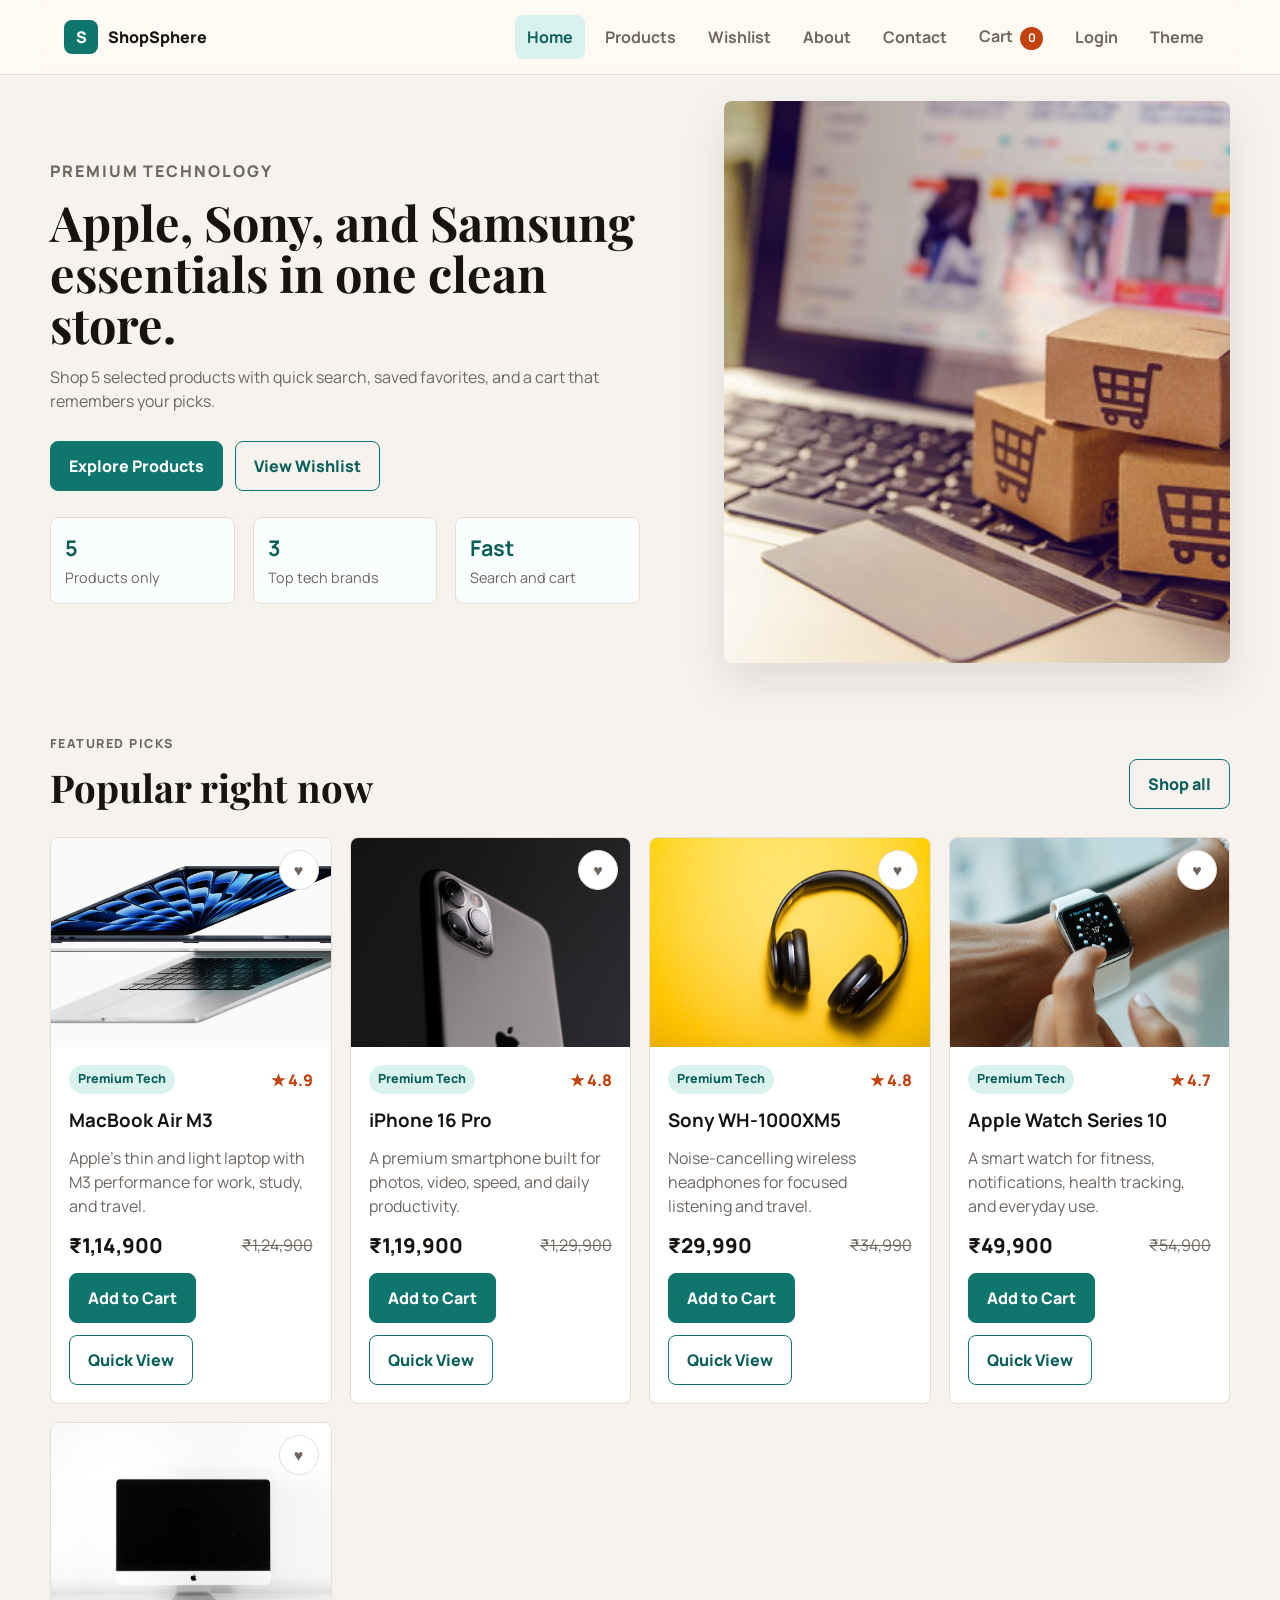
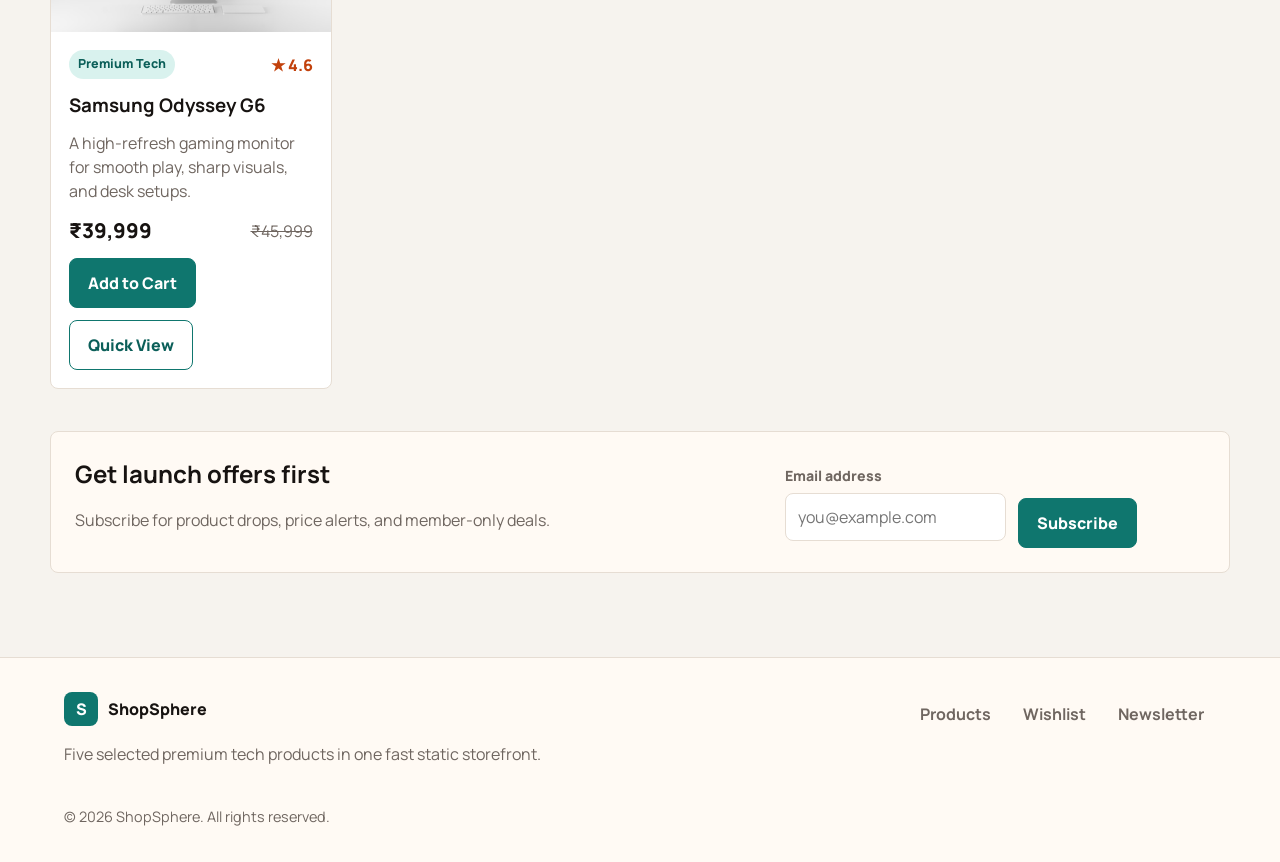
==== index.html @ c48ad27b "Initial ShopSphere deployment" ====
<!DOCTYPE html>
<html lang="en">
<head>
    <meta charset="UTF-8">
    <meta name="viewport" content="width=device-width, initial-scale=1.0">
    <title>ShopSphere | Premium Tech Store</title>
    <meta name="description" content="ShopSphere is a responsive tech shopping website with product search, wishlist, cart, login, and checkout flows.">
    <link rel="stylesheet" href="css/style.css">
</head>
<body>
    <header class="site-header">
        <a class="brand" href="#/" data-route="/">
            <span class="brand-mark">S</span>
            <span>ShopSphere</span>
        </a>

        <button class="menu-toggle" id="menuToggle" type="button" aria-label="Open menu" aria-expanded="false">
            <span></span>
            <span></span>
            <span></span>
        </button>

        <nav class="nav-panel" id="navPanel" aria-label="Main navigation">
            <a href="#/" data-route="/">Home</a>
            <a href="#/products" data-route="/products">Products</a>
            <a href="#/wishlist" data-route="/wishlist">Wishlist</a>
            <a href="#/about" data-route="/about">About</a>
            <a href="#/contact" data-route="/contact">Contact</a>
            <a class="cart-link" href="#/cart" data-route="/cart">Cart <span id="cartCount">0</span></a>
            <a class="auth-link" id="authLink" href="#/login" data-route="/login">Login</a>
            <button class="theme-toggle" id="themeToggle" type="button" aria-label="Toggle theme">Theme</button>
        </nav>
    </header>

    <main id="main" tabindex="-1"></main>

    <footer class="footer">
        <div>
            <a class="brand footer-brand" href="#/">
                <span class="brand-mark">S</span>
                <span>ShopSphere</span>
            </a>
            <p>Five selected premium tech products in one fast static storefront.</p>
        </div>
        <div class="footer-links">
            <a href="#/products">Products</a>
            <a href="#/wishlist">Wishlist</a>
            <button id="footerNewsletter" type="button">Newsletter</button>
        </div>
        <p class="copyright">&copy; <span id="year"></span> ShopSphere. All rights reserved.</p>
    </footer>

    <button class="back-to-top" id="backToTop" type="button" aria-label="Back to top">Top</button>
    <div class="modal-root" id="modalRoot" aria-hidden="true"></div>
    <div class="toast-region" id="toastRegion" aria-live="polite" aria-atomic="true"></div>

    <script src="js/app.js"></script>
</body>
</html>
---- css/style.css ----
@import url("https://fonts.googleapis.com/css2?family=Manrope:wght@400;500;600;700;800&family=Playfair+Display:wght@700&display=swap");

:root {
    color-scheme: light;
    --bg: #f6f3ee;
    --surface: #fffaf4;
    --surface-strong: #ffffff;
    --text: #171311;
    --muted: #6f6660;
    --line: #e6ddd3;
    --accent: #0f766e;
    --accent-dark: #0b5f59;
    --accent-soft: #d9f2ee;
    --warm: #c2410c;
    --shadow: 0 18px 45px rgba(23, 19, 17, 0.1);
    --radius: 8px;
}

body.dark {
    color-scheme: dark;
    --bg: #12100e;
    --surface: #1c1815;
    --surface-strong: #26211d;
    --text: #f6f3ee;
    --muted: #b9aea4;
    --line: #403832;
    --accent: #5eead4;
    --accent-dark: #2dd4bf;
    --accent-soft: rgba(94, 234, 212, 0.12);
    --warm: #fb923c;
    --shadow: 0 18px 45px rgba(0, 0, 0, 0.35);
}

* {
    box-sizing: border-box;
}

html {
    scroll-behavior: smooth;
}

body {
    margin: 0;
    min-width: 320px;
    background: var(--bg);
    color: var(--text);
    font-family: "Manrope", Arial, sans-serif;
    line-height: 1.5;
}

body.menu-open {
    overflow: hidden;
}

img {
    display: block;
    max-width: 100%;
}

a {
    color: inherit;
}

button,
input,
select,
textarea {
    font: inherit;
}

button {
    cursor: pointer;
}

.site-header {
    position: sticky;
    top: 0;
    z-index: 50;
    display: flex;
    align-items: center;
    justify-content: space-between;
    gap: 24px;
    padding: 14px clamp(18px, 5vw, 72px);
    background: color-mix(in srgb, var(--surface) 92%, transparent);
    border-bottom: 1px solid var(--line);
    backdrop-filter: blur(18px);
}

.brand {
    display: inline-flex;
    align-items: center;
    gap: 10px;
    color: var(--text);
    font-weight: 800;
    text-decoration: none;
    letter-spacing: 0;
}

.brand-mark {
    display: grid;
    width: 34px;
    height: 34px;
    place-items: center;
    border-radius: 8px;
    background: var(--accent);
    color: var(--surface-strong);
}

.nav-panel {
    display: flex;
    align-items: center;
    gap: 8px;
}

.nav-panel a,
.theme-toggle,
.footer-links button {
    min-height: 40px;
    padding: 10px 12px;
    border: 0;
    border-radius: 8px;
    background: transparent;
    color: var(--muted);
    text-decoration: none;
    font-weight: 700;
}

.nav-panel a:hover,
.nav-panel a.active,
.theme-toggle:hover,
.footer-links button:hover {
    background: var(--accent-soft);
    color: var(--accent-dark);
}

.cart-link span {
    display: inline-grid;
    min-width: 23px;
    min-height: 23px;
    margin-left: 4px;
    place-items: center;
    border-radius: 999px;
    background: var(--warm);
    color: #fff;
    font-size: 12px;
}

.menu-toggle {
    display: none;
    width: 44px;
    height: 44px;
    border: 1px solid var(--line);
    border-radius: 8px;
    background: var(--surface-strong);
}

.menu-toggle span {
    display: block;
    width: 20px;
    height: 2px;
    margin: 5px auto;
    background: var(--text);
}

.page {
    width: min(1180px, calc(100% - 36px));
    margin: 0 auto;
    padding: 44px 0;
}

.hero {
    display: grid;
    grid-template-columns: minmax(0, 1fr) minmax(320px, 0.82fr);
    gap: clamp(24px, 5vw, 58px);
    align-items: center;
    min-height: calc(78vh - 70px);
    padding-top: 26px;
}

.hero h1,
.section-heading h1,
.section-heading h2 {
    max-width: 760px;
    margin: 0;
    font-family: "Playfair Display", Georgia, serif;
    font-size: clamp(2rem, 3.8vw, 4rem);
    line-height: 1.04;
    letter-spacing: 0;
}

.section-heading h1,
.section-heading h2 {
    font-size: clamp(1.7rem, 3vw, 2.8rem);
    line-height: 1.08;
}

.hero p,
.section-heading p,
.newsletter-band p,
.empty-state p,
.summary-card p,
.info-card p,
.product-body p {
    color: var(--muted);
}

.hero-copy > p {
    max-width: 590px;
    font-size: 1rem;
}

.eyebrow {
    margin: 0 0 14px;
    color: var(--accent-dark);
    font-size: 0.78rem;
    font-weight: 800;
    letter-spacing: 0.12em;
    text-transform: uppercase;
}

.hero-actions,
.form-actions,
.section-actions,
.card-actions,
.chip-row,
.filter-row {
    display: flex;
    flex-wrap: wrap;
    gap: 12px;
    align-items: center;
}

.hero-actions {
    margin-top: 28px;
}

.button {
    display: inline-flex;
    min-height: 46px;
    align-items: center;
    justify-content: center;
    gap: 8px;
    padding: 12px 18px;
    border: 1px solid var(--accent);
    border-radius: 8px;
    background: var(--accent);
    color: #fff;
    font-weight: 800;
    text-decoration: none;
    transition: transform 180ms ease, box-shadow 180ms ease, background 180ms ease;
}

.button:hover {
    transform: translateY(-2px);
    background: var(--accent-dark);
    box-shadow: 0 12px 26px rgba(15, 118, 110, 0.22);
}

.button-outline,
.button-secondary {
    background: transparent;
    color: var(--accent-dark);
}

.button-outline:hover,
.button-secondary:hover {
    background: var(--accent-soft);
    color: var(--accent-dark);
}

.text-button {
    border: 0;
    background: transparent;
    color: var(--accent-dark);
    font-weight: 800;
    text-decoration: underline;
    text-underline-offset: 4px;
}

.hero-media {
    position: relative;
    align-self: stretch;
    min-height: 430px;
}

.hero-media img {
    width: 100%;
    height: 100%;
    min-height: 430px;
    border-radius: 8px;
    object-fit: cover;
    box-shadow: var(--shadow);
}

.hero-offer {
    position: absolute;
    right: 22px;
    bottom: 22px;
    max-width: 310px;
    padding: 18px;
    border: 1px solid var(--line);
    border-radius: 8px;
    background: color-mix(in srgb, var(--surface-strong) 94%, transparent);
    box-shadow: var(--shadow);
}

.hero-offer strong,
.hero-offer span {
    display: block;
}

.stats-grid,
.category-grid,
.feature-grid,
.product-grid {
    display: grid;
    gap: 18px;
}

.stats-grid {
    grid-template-columns: repeat(3, minmax(0, 1fr));
    max-width: 590px;
    margin-top: 26px;
}

.stat-card,
.info-card,
.summary-card,
.auth-card,
.empty-state,
.newsletter-band,
.category-card,
.product-card,
.cart-item {
    border: 1px solid var(--line);
    border-radius: var(--radius);
    background: var(--surface-strong);
}

.stat-card {
    padding: 14px;
    background: color-mix(in srgb, var(--surface-strong) 86%, var(--accent-soft));
}

.stat-card strong {
    display: block;
    color: var(--accent-dark);
    font-size: 1.35rem;
}

.stat-card span {
    color: var(--muted);
    font-size: 0.9rem;
}

.section {
    padding-top: 28px;
}

.section-heading {
    display: flex;
    align-items: end;
    justify-content: space-between;
    gap: 24px;
    margin-bottom: 28px;
}

.category-grid {
    grid-template-columns: repeat(4, minmax(0, 1fr));
}

.category-card {
    position: relative;
    min-height: 180px;
    padding: 22px;
    overflow: hidden;
    text-align: left;
    transition: transform 180ms ease, box-shadow 180ms ease, border-color 180ms ease;
}

.category-card img {
    position: absolute;
    inset: 0;
    width: 100%;
    height: 100%;
    object-fit: cover;
}

.category-card::after {
    content: "";
    position: absolute;
    inset: 0;
    background: linear-gradient(180deg, rgba(0, 0, 0, 0.08), rgba(0, 0, 0, 0.62));
}

.category-card span {
    position: relative;
    z-index: 1;
    display: grid;
    gap: 6px;
    align-content: end;
    min-height: 101px;
    color: #fff;
}

.category-card:hover,
.product-card:hover,
.info-card:hover {
    transform: translateY(-4px);
    border-color: color-mix(in srgb, var(--accent) 45%, var(--line));
    box-shadow: var(--shadow);
}

.category-card h3,
.product-card h3,
.cart-item h3,
.summary-card h2,
.auth-card h2,
.info-card h3,
.empty-state h2,
.newsletter-band h2 {
    margin: 0;
}

.category-card p {
    margin: 10px 0 0;
    color: rgba(255, 255, 255, 0.82);
}

.product-grid {
    grid-template-columns: repeat(auto-fit, minmax(230px, 1fr));
}

.product-card {
    position: relative;
    overflow: hidden;
    transition: transform 180ms ease, box-shadow 180ms ease, border-color 180ms ease;
}

.product-image {
    aspect-ratio: 4 / 3;
    overflow: hidden;
    background: var(--accent-soft);
}

.product-image img {
    width: 100%;
    height: 100%;
    object-fit: cover;
    transition: transform 220ms ease;
}

.product-card:hover .product-image img {
    transform: scale(1.04);
}

.product-body {
    display: grid;
    gap: 12px;
    padding: 18px;
}

.product-body p {
    min-height: 48px;
    margin: 0;
}

.product-meta,
.price-row,
.summary-line,
.summary-total,
.cart-row {
    display: flex;
    align-items: center;
    justify-content: space-between;
    gap: 12px;
}

.badge,
.chip {
    display: inline-flex;
    align-items: center;
    min-height: 28px;
    padding: 5px 9px;
    border-radius: 999px;
    background: var(--accent-soft);
    color: var(--accent-dark);
    font-size: 0.78rem;
    font-weight: 800;
}

.rating {
    color: var(--warm);
    font-weight: 800;
}

.price {
    font-size: 1.28rem;
    font-weight: 800;
}

.old-price {
    color: var(--muted);
    text-decoration: line-through;
}

.icon-button {
    display: inline-grid;
    width: 40px;
    height: 40px;
    place-items: center;
    border: 1px solid var(--line);
    border-radius: 999px;
    background: var(--surface-strong);
    color: var(--muted);
    font-weight: 800;
}

.wishlist-btn {
    position: absolute;
    top: 12px;
    right: 12px;
    z-index: 2;
}

.wishlist-btn.active,
.wishlist-btn:hover {
    border-color: var(--warm);
    color: var(--warm);
}

.controls {
    display: grid;
    grid-template-columns: minmax(240px, 1fr) minmax(170px, 0.35fr) minmax(170px, 0.35fr);
    gap: 14px;
    margin-bottom: 18px;
    padding: 16px;
    border: 1px solid var(--line);
    border-radius: var(--radius);
    background: var(--surface);
}

.field {
    display: grid;
    gap: 7px;
}

.field label {
    color: var(--muted);
    font-size: 0.88rem;
    font-weight: 800;
}

.field input,
.field select,
.field textarea {
    width: 100%;
    min-height: 46px;
    padding: 11px 12px;
    border: 1px solid var(--line);
    border-radius: 8px;
    background: var(--surface-strong);
    color: var(--text);
    outline: 0;
}

.field textarea {
    min-height: 140px;
    resize: vertical;
}

.field input:focus,
.field select:focus,
.field textarea:focus {
    border-color: var(--accent);
    box-shadow: 0 0 0 3px var(--accent-soft);
}

.field input[aria-invalid="true"],
.field textarea[aria-invalid="true"] {
    border-color: #dc2626;
}

.field-error,
.message.error {
    color: #dc2626;
}

.filter-row {
    justify-content: space-between;
    margin-bottom: 18px;
}

.cart-layout,
.contact-layout {
    display: grid;
    grid-template-columns: minmax(0, 1fr) 360px;
    gap: 22px;
    align-items: start;
}

.cart-list {
    display: grid;
    gap: 14px;
}

.cart-item {
    display: grid;
    grid-template-columns: 112px minmax(0, 1fr) minmax(210px, auto);
    gap: 16px;
    align-items: center;
    padding: 14px;
}

.cart-item img {
    width: 112px;
    height: 112px;
    border-radius: 8px;
    object-fit: cover;
}

.quantity-control {
    display: inline-flex;
    align-items: center;
    gap: 8px;
    padding: 4px;
    border: 1px solid var(--line);
    border-radius: 999px;
}

.quantity-button {
    display: grid;
    width: 32px;
    height: 32px;
    place-items: center;
    border: 0;
    border-radius: 999px;
    background: var(--accent-soft);
    color: var(--accent-dark);
    font-weight: 800;
}

.summary-card,
.auth-card,
.info-card,
.empty-state {
    padding: 22px;
}

.summary-card {
    position: sticky;
    top: 92px;
    display: grid;
    gap: 16px;
}

.summary-line,
.summary-total {
    padding-top: 12px;
    border-top: 1px solid var(--line);
}

.summary-total {
    color: var(--accent-dark);
    font-size: 1.3rem;
    font-weight: 800;
}

.auth-wrap {
    display: grid;
    grid-template-columns: minmax(0, 1fr) minmax(330px, 440px);
    gap: 34px;
    align-items: start;
}

.auth-card {
    display: grid;
    gap: 16px;
}

.message {
    display: none;
    padding: 11px 12px;
    border-radius: 8px;
    background: var(--accent-soft);
    font-weight: 700;
}

.message.show {
    display: block;
}

.message.success {
    color: var(--accent-dark);
}

.feature-grid {
    grid-template-columns: repeat(3, minmax(0, 1fr));
}

.info-card {
    transition: transform 180ms ease, box-shadow 180ms ease, border-color 180ms ease;
}

.newsletter-band {
    display: grid;
    grid-template-columns: minmax(0, 1fr) minmax(280px, 420px);
    gap: 24px;
    align-items: end;
    margin-top: 42px;
    padding: 24px;
    background: var(--surface);
}

.newsletter-band form {
    display: flex;
    gap: 12px;
    align-items: end;
}

.empty-state {
    display: grid;
    min-height: 280px;
    place-items: center;
    text-align: center;
}

.center-actions {
    justify-content: center;
}

.modal-root {
    position: fixed;
    inset: 0;
    z-index: 100;
    display: none;
    align-items: center;
    justify-content: center;
    padding: 18px;
    background: rgba(0, 0, 0, 0.55);
}

.modal-root.show {
    display: flex;
}

.modal {
    position: relative;
    width: min(900px, 100%);
    max-height: min(720px, 92vh);
    overflow: auto;
    border-radius: 8px;
    background: var(--surface-strong);
}

.modal-close {
    position: absolute;
    top: 12px;
    right: 12px;
    z-index: 2;
}

.quick-view {
    display: grid;
    grid-template-columns: minmax(260px, 0.9fr) minmax(0, 1fr);
}

.quick-view img {
    width: 100%;
    height: 100%;
    min-height: 440px;
    object-fit: cover;
}

.quick-view-body {
    display: grid;
    align-content: center;
    gap: 18px;
    padding: 34px;
}

.toast-region {
    position: fixed;
    right: 18px;
    bottom: 18px;
    z-index: 120;
    display: grid;
    gap: 10px;
    width: min(360px, calc(100vw - 36px));
}

.toast {
    padding: 13px 15px;
    border: 1px solid var(--line);
    border-left: 5px solid var(--accent);
    border-radius: 8px;
    background: var(--surface-strong);
    box-shadow: var(--shadow);
    color: var(--text);
    font-weight: 700;
}

.toast.error {
    border-left-color: #dc2626;
}

.back-to-top {
    position: fixed;
    right: 18px;
    bottom: 18px;
    z-index: 40;
    display: none;
    min-height: 40px;
    padding: 9px 13px;
    border: 1px solid var(--line);
    border-radius: 999px;
    background: var(--surface-strong);
    color: var(--text);
    font-weight: 800;
    box-shadow: var(--shadow);
}

.back-to-top.show {
    display: inline-flex;
}

.footer {
    display: grid;
    grid-template-columns: minmax(0, 1fr) auto;
    gap: 24px;
    align-items: start;
    margin-top: 40px;
    padding: 34px clamp(18px, 5vw, 72px);
    border-top: 1px solid var(--line);
    background: var(--surface);
}

.footer p {
    max-width: 620px;
    color: var(--muted);
}

.footer-links {
    display: flex;
    flex-wrap: wrap;
    justify-content: end;
    gap: 8px;
}

.footer-links a {
    min-height: 40px;
    padding: 10px 12px;
    color: var(--muted);
    font-weight: 700;
    text-decoration: none;
}

.copyright {
    grid-column: 1 / -1;
    margin: 0;
    font-size: 0.9rem;
}

.loading {
    opacity: 0.72;
}

@media (max-width: 980px) {
    .menu-toggle {
        display: block;
    }

    .nav-panel {
        position: fixed;
        inset: 63px 0 auto 0;
        display: none;
        flex-direction: column;
        align-items: stretch;
        max-height: calc(100vh - 63px);
        overflow: auto;
        padding: 16px 18px 24px;
        border-bottom: 1px solid var(--line);
        background: var(--surface-strong);
    }

    .nav-panel.open {
        display: flex;
    }

    .nav-panel a,
    .theme-toggle {
        width: 100%;
        justify-content: flex-start;
        text-align: left;
    }

    .hero,
    .cart-layout,
    .contact-layout,
    .auth-wrap,
    .newsletter-band {
        grid-template-columns: 1fr;
    }

    .hero {
        min-height: auto;
    }

    .hero-media,
    .hero-media img {
        min-height: 420px;
    }

    .category-grid,
    .feature-grid {
        grid-template-columns: repeat(2, minmax(0, 1fr));
    }

    .controls {
        grid-template-columns: 1fr;
    }

    .summary-card {
        position: static;
    }
}

@media (max-width: 680px) {
    .site-header {
        padding-inline: 14px;
    }

    .page {
        width: min(100% - 28px, 1180px);
        padding: 34px 0;
    }

    .hero h1,
    .section-heading h1,
    .section-heading h2 {
        line-height: 1.06;
    }

    .stats-grid,
    .category-grid,
    .feature-grid,
    .footer,
    .quick-view {
        grid-template-columns: 1fr;
    }

    .section-heading,
    .cart-item,
    .newsletter-band form {
        display: grid;
        grid-template-columns: 1fr;
    }

    .cart-item {
        align-items: start;
    }

    .cart-item img {
        width: 100%;
        height: 190px;
    }

    .cart-row {
        align-items: start;
        flex-direction: column;
    }

    .hero-media,
    .hero-media img,
    .quick-view img {
        min-height: 300px;
    }

    .hero-offer {
        position: static;
        max-width: none;
        margin-top: 12px;
    }

    .footer-links {
        justify-content: start;
    }

    .card-actions .button,
    .form-actions .button,
    .newsletter-band .button {
        width: 100%;
    }
}
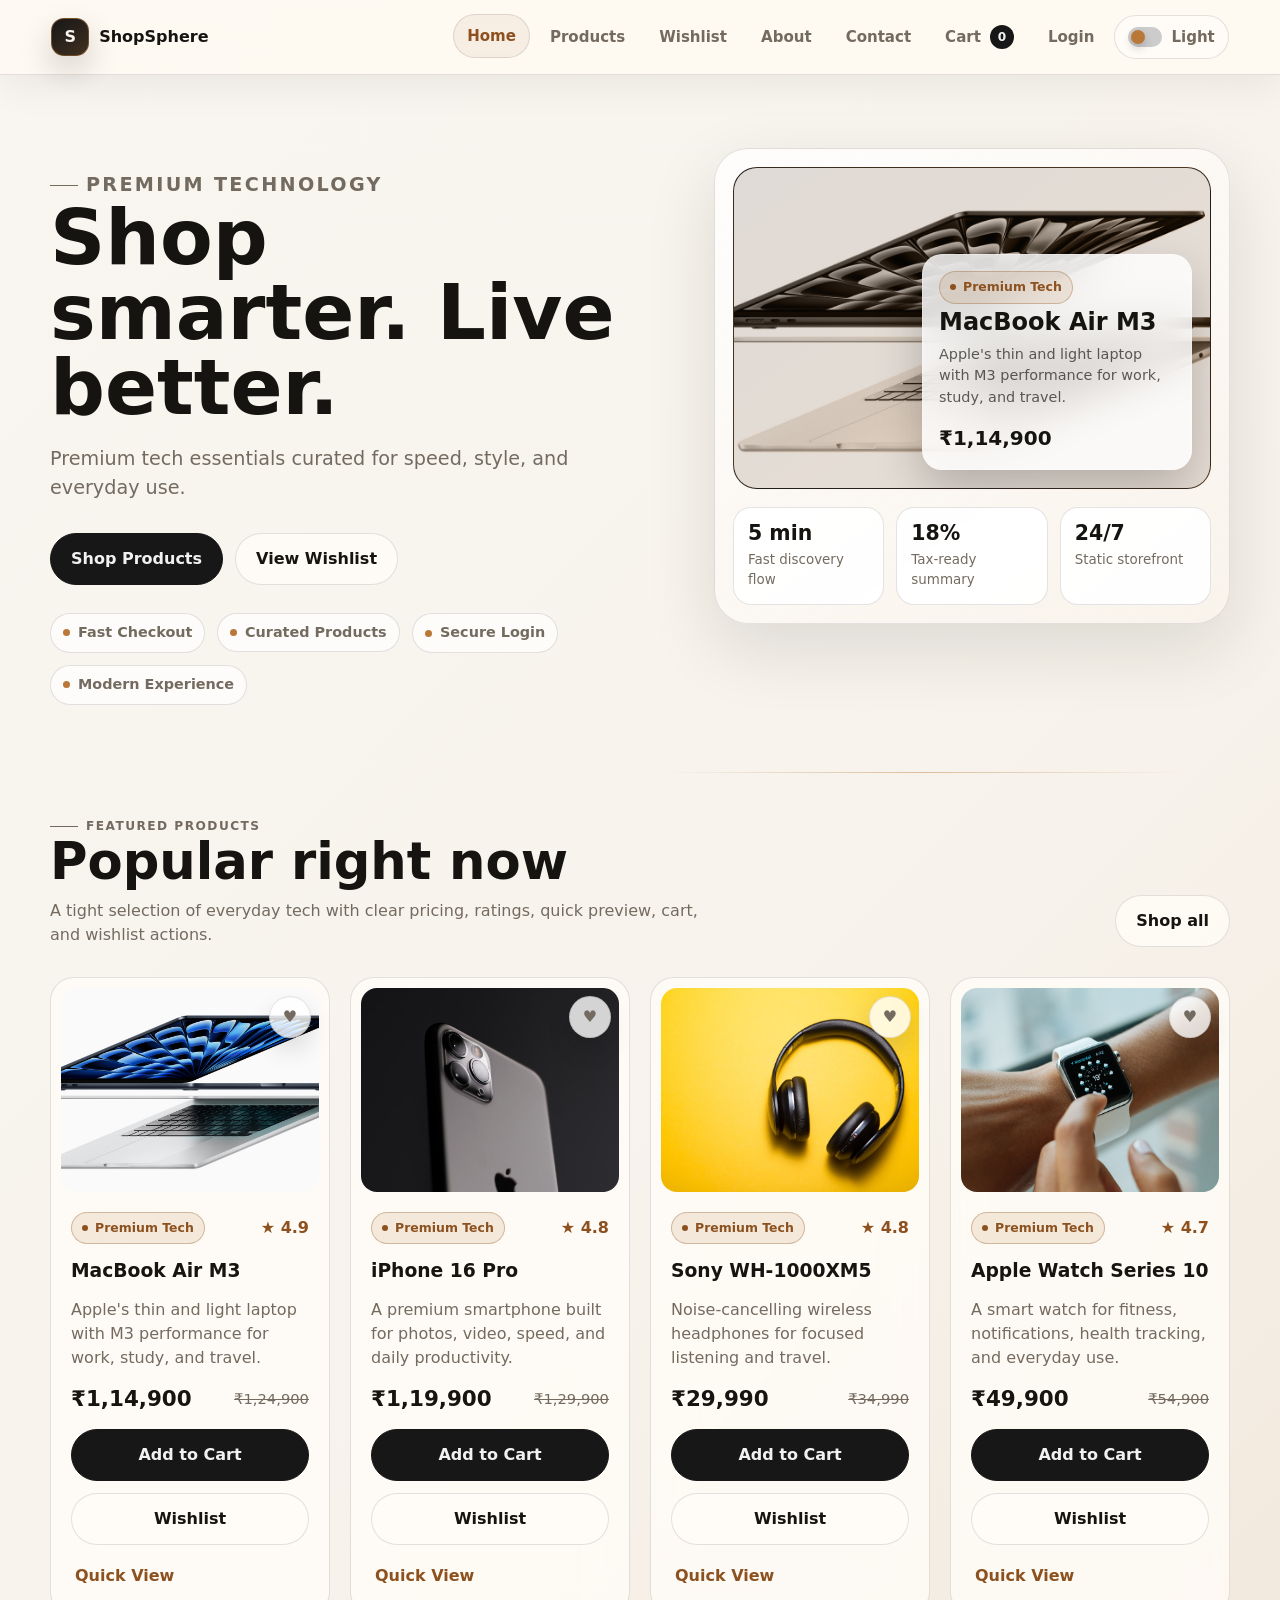
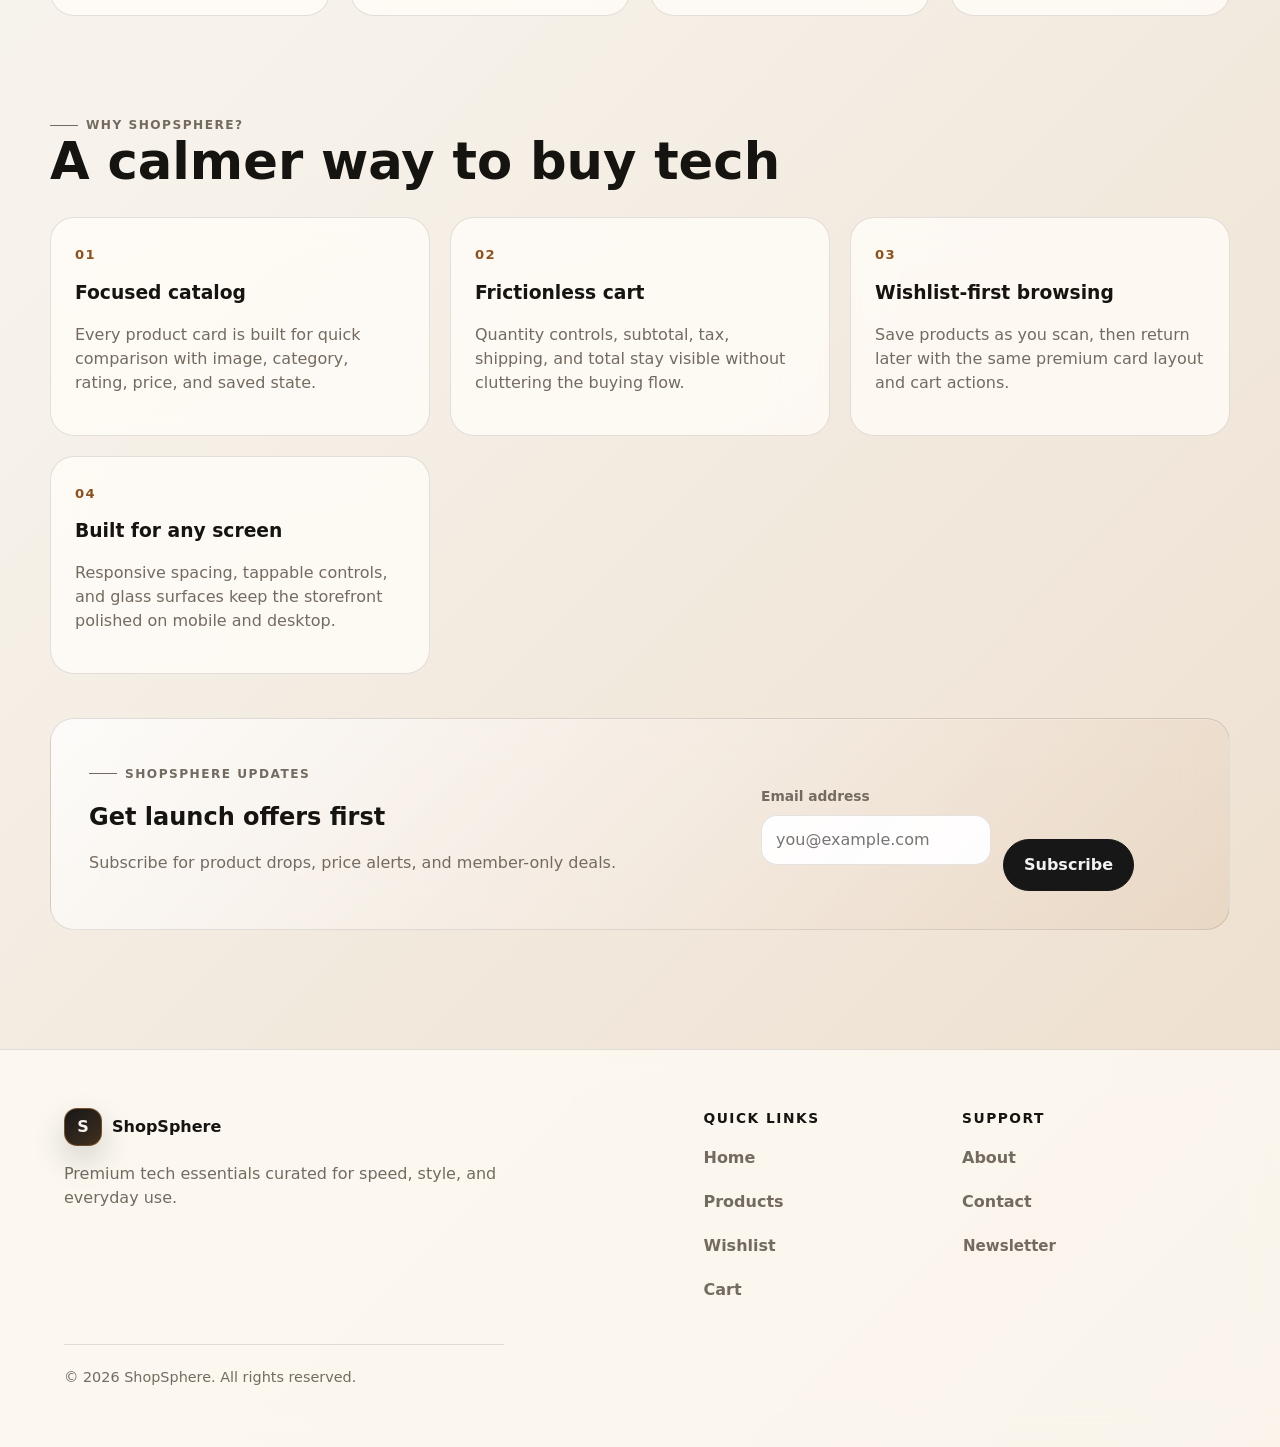
==== commit 159406fb: "Upgrade ShopSphere premium UI" ====
--- a/index.html
+++ b/index.html
@@ -3,8 +3,9 @@
 <head>
     <meta charset="UTF-8">
     <meta name="viewport" content="width=device-width, initial-scale=1.0">
-    <title>ShopSphere | Premium Tech Store</title>
-    <meta name="description" content="ShopSphere is a responsive tech shopping website with product search, wishlist, cart, login, and checkout flows.">
+    <title>ShopSphere | Premium Tech Essentials</title>
+    <meta name="description" content="ShopSphere is a premium tech storefront with product search, wishlist, cart, login, and checkout flows.">
+    <link rel="icon" href="data:image/svg+xml,%3Csvg xmlns='http://www.w3.org/2000/svg' viewBox='0 0 64 64'%3E%3Crect width='64' height='64' rx='16' fill='%23171717'/%3E%3Ctext x='32' y='42' font-size='34' text-anchor='middle' fill='%23d9a15d' font-family='Arial'%3ES%3C/text%3E%3C/svg%3E">
     <link rel="stylesheet" href="css/style.css">
 </head>
 <body>
@@ -28,24 +29,39 @@
             <a href="#/contact" data-route="/contact">Contact</a>
             <a class="cart-link" href="#/cart" data-route="/cart">Cart <span id="cartCount">0</span></a>
             <a class="auth-link" id="authLink" href="#/login" data-route="/login">Login</a>
-            <button class="theme-toggle" id="themeToggle" type="button" aria-label="Toggle theme">Theme</button>
+            <button class="theme-toggle" id="themeToggle" type="button" aria-label="Toggle theme">
+                <span class="theme-switch" aria-hidden="true"></span>
+                <span id="themeLabel">Theme</span>
+            </button>
         </nav>
     </header>
 
     <main id="main" tabindex="-1"></main>
 
     <footer class="footer">
-        <div>
+        <div class="footer-column footer-brand-column">
             <a class="brand footer-brand" href="#/">
                 <span class="brand-mark">S</span>
                 <span>ShopSphere</span>
             </a>
-            <p>Five selected premium tech products in one fast static storefront.</p>
+            <p>Premium tech essentials curated for speed, style, and everyday use.</p>
         </div>
-        <div class="footer-links">
-            <a href="#/products">Products</a>
-            <a href="#/wishlist">Wishlist</a>
-            <button id="footerNewsletter" type="button">Newsletter</button>
+        <div class="footer-column">
+            <h2>Quick Links</h2>
+            <div class="footer-links">
+                <a href="#/">Home</a>
+                <a href="#/products">Products</a>
+                <a href="#/wishlist">Wishlist</a>
+                <a href="#/cart">Cart</a>
+            </div>
+        </div>
+        <div class="footer-column">
+            <h2>Support</h2>
+            <div class="footer-links">
+                <a href="#/about">About</a>
+                <a href="#/contact">Contact</a>
+                <button id="footerNewsletter" type="button">Newsletter</button>
+            </div>
         </div>
         <p class="copyright">&copy; <span id="year"></span> ShopSphere. All rights reserved.</p>
     </footer>
--- a/css/style.css
+++ b/css/style.css
@@ -1,34 +1,48 @@
-@import url("https://fonts.googleapis.com/css2?family=Manrope:wght@400;500;600;700;800&family=Playfair+Display:wght@700&display=swap");
-
 :root {
     color-scheme: light;
-    --bg: #f6f3ee;
-    --surface: #fffaf4;
-    --surface-strong: #ffffff;
-    --text: #171311;
-    --muted: #6f6660;
-    --line: #e6ddd3;
-    --accent: #0f766e;
-    --accent-dark: #0b5f59;
-    --accent-soft: #d9f2ee;
-    --warm: #c2410c;
-    --shadow: 0 18px 45px rgba(23, 19, 17, 0.1);
-    --radius: 8px;
+    --bg: #f7f3ec;
+    --surface: rgba(255, 252, 247, 0.82);
+    --surface-2: rgba(255, 255, 255, 0.94);
+    --text: #161411;
+    --muted: #746b60;
+    --primary: #171717;
+    --primary-dark: #000000;
+    --accent: #b97838;
+    --border: rgba(35, 31, 26, 0.12);
+    --shadow: 0 24px 70px rgba(27, 23, 18, 0.12);
+    --radius: 24px;
+    --radius-sm: 14px;
+    --radius-xs: 10px;
+    --success: #107c62;
+    --danger: #dc2626;
+    --warm: #d27b35;
+    --glass: rgba(255, 255, 255, 0.68);
+    --nav-bg: rgba(255, 250, 243, 0.78);
+    --line: var(--border);
+    --surface-strong: var(--surface-2);
+    --accent-dark: #8c511f;
+    --accent-soft: rgba(185, 120, 56, 0.14);
 }
 
 body.dark {
     color-scheme: dark;
-    --bg: #12100e;
-    --surface: #1c1815;
-    --surface-strong: #26211d;
-    --text: #f6f3ee;
-    --muted: #b9aea4;
-    --line: #403832;
-    --accent: #5eead4;
-    --accent-dark: #2dd4bf;
-    --accent-soft: rgba(94, 234, 212, 0.12);
-    --warm: #fb923c;
-    --shadow: 0 18px 45px rgba(0, 0, 0, 0.35);
+    --bg: #0f0f10;
+    --surface: rgba(24, 24, 26, 0.76);
+    --surface-2: rgba(31, 31, 34, 0.94);
+    --text: #f6f2ec;
+    --muted: #aaa39a;
+    --primary: #f7efe4;
+    --primary-dark: #ffffff;
+    --accent: #d9a15d;
+    --border: rgba(255, 255, 255, 0.12);
+    --shadow: 0 24px 80px rgba(0, 0, 0, 0.46);
+    --success: #6ee7b7;
+    --danger: #f87171;
+    --warm: #f2b36f;
+    --glass: rgba(22, 22, 24, 0.7);
+    --nav-bg: rgba(16, 16, 18, 0.76);
+    --accent-dark: #f0be81;
+    --accent-soft: rgba(217, 161, 93, 0.16);
 }
 
 * {
@@ -40,12 +54,34 @@
 }
 
 body {
+    min-width: 320px;
     margin: 0;
-    min-width: 320px;
-    background: var(--bg);
+    background:
+        linear-gradient(135deg, color-mix(in srgb, var(--bg) 78%, #ffffff 22%) 0%, var(--bg) 42%, color-mix(in srgb, var(--bg) 82%, var(--accent) 18%) 100%);
     color: var(--text);
-    font-family: "Manrope", Arial, sans-serif;
+    font-family: Inter, "Segoe UI", system-ui, -apple-system, BlinkMacSystemFont, sans-serif;
     line-height: 1.5;
+    text-rendering: optimizeLegibility;
+    -webkit-font-smoothing: antialiased;
+}
+
+body::before {
+    content: "";
+    position: fixed;
+    inset: 0;
+    z-index: -1;
+    pointer-events: none;
+    background-image:
+        linear-gradient(rgba(255, 255, 255, 0.24) 1px, transparent 1px),
+        linear-gradient(90deg, rgba(255, 255, 255, 0.22) 1px, transparent 1px);
+    background-size: 72px 72px;
+    mask-image: linear-gradient(180deg, rgba(0, 0, 0, 0.55), transparent 70%);
+}
+
+body.dark::before {
+    background-image:
+        linear-gradient(rgba(255, 255, 255, 0.045) 1px, transparent 1px),
+        linear-gradient(90deg, rgba(255, 255, 255, 0.04) 1px, transparent 1px);
 }
 
 body.menu-open {
@@ -70,6 +106,15 @@
 
 button {
     cursor: pointer;
+}
+
+button:disabled {
+    cursor: wait;
+}
+
+::selection {
+    background: var(--accent);
+    color: #ffffff;
 }
 
 .site-header {
@@ -80,10 +125,12 @@
     align-items: center;
     justify-content: space-between;
     gap: 24px;
-    padding: 14px clamp(18px, 5vw, 72px);
-    background: color-mix(in srgb, var(--surface) 92%, transparent);
-    border-bottom: 1px solid var(--line);
-    backdrop-filter: blur(18px);
+    min-height: 74px;
+    padding: 14px clamp(16px, 4vw, 64px);
+    border-bottom: 1px solid var(--border);
+    background: var(--nav-bg);
+    backdrop-filter: blur(22px) saturate(150%);
+    box-shadow: 0 12px 38px rgba(18, 16, 13, 0.06);
 }
 
 .brand {
@@ -91,67 +138,131 @@
     align-items: center;
     gap: 10px;
     color: var(--text);
-    font-weight: 800;
+    font-weight: 850;
+    letter-spacing: 0;
     text-decoration: none;
-    letter-spacing: 0;
 }
 
 .brand-mark {
-    display: grid;
-    width: 34px;
-    height: 34px;
+    position: relative;
+    display: grid;
+    width: 38px;
+    height: 38px;
     place-items: center;
-    border-radius: 8px;
-    background: var(--accent);
-    color: var(--surface-strong);
+    overflow: hidden;
+    border: 1px solid color-mix(in srgb, var(--accent) 50%, transparent);
+    border-radius: 13px;
+    background:
+        linear-gradient(145deg, var(--primary), color-mix(in srgb, var(--primary) 74%, var(--accent) 26%));
+    color: color-mix(in srgb, #ffffff 92%, var(--accent) 8%);
+    box-shadow: 0 14px 32px rgba(17, 17, 17, 0.18);
+}
+
+.brand-mark::after {
+    content: "";
+    position: absolute;
+    inset: 0;
+    background: linear-gradient(115deg, transparent 0%, rgba(255, 255, 255, 0.3) 45%, transparent 70%);
+    transform: translateX(-110%);
+    transition: transform 600ms ease;
+}
+
+.brand:hover .brand-mark::after {
+    transform: translateX(110%);
 }
 
 .nav-panel {
     display: flex;
     align-items: center;
-    gap: 8px;
+    gap: 6px;
 }
 
 .nav-panel a,
 .theme-toggle,
 .footer-links button {
-    min-height: 40px;
-    padding: 10px 12px;
-    border: 0;
-    border-radius: 8px;
+    display: inline-flex;
+    min-height: 42px;
+    align-items: center;
+    justify-content: center;
+    gap: 9px;
+    padding: 10px 13px;
+    border: 1px solid transparent;
+    border-radius: 999px;
     background: transparent;
     color: var(--muted);
+    font-size: 0.94rem;
+    font-weight: 750;
+    letter-spacing: 0;
     text-decoration: none;
-    font-weight: 700;
+    transition: background 180ms ease, color 180ms ease, border-color 180ms ease, transform 180ms ease;
 }
 
 .nav-panel a:hover,
 .nav-panel a.active,
 .theme-toggle:hover,
 .footer-links button:hover {
-    background: var(--accent-soft);
+    border-color: var(--border);
+    background: var(--glass);
+    color: var(--text);
+    transform: translateY(-1px);
+}
+
+.nav-panel a.active {
+    background: color-mix(in srgb, var(--accent-soft) 72%, var(--surface-2));
     color: var(--accent-dark);
 }
 
 .cart-link span {
     display: inline-grid;
-    min-width: 23px;
-    min-height: 23px;
-    margin-left: 4px;
+    min-width: 24px;
+    min-height: 24px;
     place-items: center;
     border-radius: 999px;
-    background: var(--warm);
-    color: #fff;
-    font-size: 12px;
+    background: var(--primary);
+    color: var(--surface-2);
+    font-size: 0.76rem;
+    line-height: 1;
+}
+
+.theme-toggle {
+    border-color: var(--border);
+    background: var(--surface);
+}
+
+.theme-switch {
+    position: relative;
+    display: inline-flex;
+    width: 34px;
+    height: 20px;
+    border-radius: 999px;
+    background: color-mix(in srgb, var(--primary) 22%, var(--surface-2));
+}
+
+.theme-switch::after {
+    content: "";
+    position: absolute;
+    top: 3px;
+    left: 3px;
+    width: 14px;
+    height: 14px;
+    border-radius: 999px;
+    background: var(--accent);
+    box-shadow: 0 4px 10px rgba(0, 0, 0, 0.2);
+    transition: transform 180ms ease;
+}
+
+body.dark .theme-switch::after {
+    transform: translateX(14px);
 }
 
 .menu-toggle {
     display: none;
-    width: 44px;
-    height: 44px;
-    border: 1px solid var(--line);
-    border-radius: 8px;
-    background: var(--surface-strong);
+    width: 46px;
+    height: 46px;
+    border: 1px solid var(--border);
+    border-radius: 16px;
+    background: var(--surface-2);
+    box-shadow: 0 12px 24px rgba(0, 0, 0, 0.08);
 }
 
 .menu-toggle span {
@@ -159,39 +270,78 @@
     width: 20px;
     height: 2px;
     margin: 5px auto;
+    border-radius: 999px;
     background: var(--text);
+    transition: transform 180ms ease, opacity 180ms ease;
+}
+
+body.menu-open .menu-toggle span:nth-child(1) {
+    transform: translateY(7px) rotate(45deg);
+}
+
+body.menu-open .menu-toggle span:nth-child(2) {
+    opacity: 0;
+}
+
+body.menu-open .menu-toggle span:nth-child(3) {
+    transform: translateY(-7px) rotate(-45deg);
 }
 
 .page {
     width: min(1180px, calc(100% - 36px));
     margin: 0 auto;
-    padding: 44px 0;
+    padding: clamp(42px, 6vw, 82px) 0;
 }
 
 .hero {
-    display: grid;
-    grid-template-columns: minmax(0, 1fr) minmax(320px, 0.82fr);
-    gap: clamp(24px, 5vw, 58px);
+    position: relative;
+    display: grid;
+    grid-template-columns: minmax(0, 1fr) minmax(320px, 0.86fr);
+    gap: clamp(28px, 5vw, 72px);
     align-items: center;
-    min-height: calc(78vh - 70px);
-    padding-top: 26px;
+    min-height: calc(88vh - 74px);
+    padding-top: clamp(34px, 5vw, 76px);
+}
+
+.hero::after {
+    content: "";
+    position: absolute;
+    right: 4%;
+    bottom: 20px;
+    width: min(520px, 80%);
+    height: 1px;
+    background: linear-gradient(90deg, transparent, color-mix(in srgb, var(--accent) 44%, transparent), transparent);
+}
+
+.hero-copy,
+.hero-stage,
+.section-heading,
+.product-card,
+.info-card,
+.stat-card,
+.newsletter-band,
+.auth-card,
+.summary-card,
+.cart-item,
+.empty-state,
+.contact-card {
+    animation: fade-up 520ms ease both;
 }
 
 .hero h1,
 .section-heading h1,
 .section-heading h2 {
-    max-width: 760px;
+    max-width: 820px;
     margin: 0;
-    font-family: "Playfair Display", Georgia, serif;
-    font-size: clamp(2rem, 3.8vw, 4rem);
-    line-height: 1.04;
+    font-size: clamp(2.45rem, 6vw, 6rem);
+    line-height: 0.98;
     letter-spacing: 0;
 }
 
 .section-heading h1,
 .section-heading h2 {
-    font-size: clamp(1.7rem, 3vw, 2.8rem);
-    line-height: 1.08;
+    font-size: clamp(2rem, 4vw, 3.7rem);
+    line-height: 1.02;
 }
 
 .hero p,
@@ -200,22 +350,36 @@
 .empty-state p,
 .summary-card p,
 .info-card p,
-.product-body p {
+.product-body p,
+.contact-card p,
+.auth-intro p,
+.cart-item p {
     color: var(--muted);
 }
 
 .hero-copy > p {
-    max-width: 590px;
-    font-size: 1rem;
+    max-width: 640px;
+    margin: 20px 0 0;
+    font-size: clamp(1.02rem, 1.5vw, 1.22rem);
 }
 
 .eyebrow {
-    margin: 0 0 14px;
+    display: inline-flex;
+    align-items: center;
+    gap: 8px;
+    margin: 0 0 16px;
     color: var(--accent-dark);
-    font-size: 0.78rem;
-    font-weight: 800;
+    font-size: 0.76rem;
+    font-weight: 850;
     letter-spacing: 0.12em;
     text-transform: uppercase;
+}
+
+.eyebrow::before {
+    content: "";
+    width: 28px;
+    height: 1px;
+    background: currentColor;
 }
 
 .hero-actions,
@@ -223,7 +387,9 @@
 .section-actions,
 .card-actions,
 .chip-row,
-.filter-row {
+.filter-row,
+.trust-grid,
+.stat-grid-inline {
     display: flex;
     flex-wrap: wrap;
     gap: 12px;
@@ -231,96 +397,230 @@
 }
 
 .hero-actions {
-    margin-top: 28px;
+    margin-top: 30px;
 }
 
 .button {
+    position: relative;
+    isolation: isolate;
     display: inline-flex;
-    min-height: 46px;
+    min-height: 48px;
     align-items: center;
     justify-content: center;
-    gap: 8px;
-    padding: 12px 18px;
-    border: 1px solid var(--accent);
-    border-radius: 8px;
-    background: var(--accent);
-    color: #fff;
-    font-weight: 800;
+    gap: 9px;
+    overflow: hidden;
+    padding: 13px 20px;
+    border: 1px solid var(--primary);
+    border-radius: 999px;
+    background: var(--primary);
+    color: var(--surface-2);
+    font-weight: 850;
+    letter-spacing: 0;
     text-decoration: none;
-    transition: transform 180ms ease, box-shadow 180ms ease, background 180ms ease;
+    transition: transform 180ms ease, box-shadow 180ms ease, background 180ms ease, border-color 180ms ease;
+}
+
+.button::after {
+    content: "";
+    position: absolute;
+    inset: 0;
+    z-index: -1;
+    background: linear-gradient(110deg, transparent 15%, rgba(255, 255, 255, 0.28) 45%, transparent 70%);
+    transform: translateX(-130%);
+    transition: transform 520ms ease;
 }
 
 .button:hover {
     transform: translateY(-2px);
-    background: var(--accent-dark);
-    box-shadow: 0 12px 26px rgba(15, 118, 110, 0.22);
+    border-color: var(--primary-dark);
+    background: var(--primary-dark);
+    box-shadow: 0 18px 34px rgba(17, 17, 17, 0.18);
+}
+
+.button:hover::after {
+    transform: translateX(130%);
 }
 
 .button-outline,
 .button-secondary {
-    background: transparent;
-    color: var(--accent-dark);
+    border-color: var(--border);
+    background: var(--surface);
+    color: var(--text);
 }
 
 .button-outline:hover,
 .button-secondary:hover {
+    border-color: color-mix(in srgb, var(--accent) 52%, var(--border));
+    background: color-mix(in srgb, var(--accent-soft) 62%, var(--surface-2));
+    color: var(--text);
+}
+
+.button-soft {
+    border-color: color-mix(in srgb, var(--accent) 42%, var(--border));
     background: var(--accent-soft);
     color: var(--accent-dark);
 }
 
 .text-button {
+    display: inline-flex;
+    align-items: center;
+    justify-content: center;
+    min-height: 38px;
+    padding: 0;
     border: 0;
     background: transparent;
     color: var(--accent-dark);
-    font-weight: 800;
-    text-decoration: underline;
-    text-underline-offset: 4px;
-}
-
-.hero-media {
+    font-weight: 850;
+    text-decoration: none;
+}
+
+.text-button:hover {
+    color: var(--text);
+}
+
+.hero-stage {
     position: relative;
-    align-self: stretch;
-    min-height: 430px;
-}
-
-.hero-media img {
+    min-height: 560px;
+}
+
+.hero-visual {
+    position: sticky;
+    top: 108px;
+    display: grid;
+    gap: 18px;
+    padding: 18px;
+    border: 1px solid var(--border);
+    border-radius: calc(var(--radius) + 10px);
+    background:
+        linear-gradient(145deg, color-mix(in srgb, var(--surface-2) 88%, transparent), color-mix(in srgb, var(--surface) 70%, var(--accent-soft)));
+    box-shadow: var(--shadow);
+    backdrop-filter: blur(24px);
+}
+
+.hero-device {
+    position: relative;
+    min-height: 320px;
+    overflow: hidden;
+    border: 1px solid var(--border);
+    border-radius: var(--radius);
+    background:
+        linear-gradient(145deg, color-mix(in srgb, var(--primary) 94%, var(--accent) 6%), color-mix(in srgb, var(--primary) 62%, var(--accent) 38%));
+}
+
+.hero-device img {
     width: 100%;
-    height: 100%;
-    min-height: 430px;
-    border-radius: 8px;
+    height: 320px;
     object-fit: cover;
-    box-shadow: var(--shadow);
-}
-
-.hero-offer {
+    opacity: 0.86;
+    mix-blend-mode: luminosity;
+}
+
+body.dark .hero-device img {
+    opacity: 0.5;
+}
+
+.hero-product-card {
     position: absolute;
-    right: 22px;
-    bottom: 22px;
-    max-width: 310px;
-    padding: 18px;
-    border: 1px solid var(--line);
-    border-radius: 8px;
-    background: color-mix(in srgb, var(--surface-strong) 94%, transparent);
-    box-shadow: var(--shadow);
-}
-
-.hero-offer strong,
-.hero-offer span {
+    right: 18px;
+    bottom: 18px;
+    width: min(270px, calc(100% - 36px));
+    padding: 16px;
+    border: 1px solid rgba(255, 255, 255, 0.25);
+    border-radius: 20px;
+    background: rgba(255, 255, 255, 0.82);
+    color: #161411;
+    box-shadow: 0 20px 48px rgba(0, 0, 0, 0.22);
+    backdrop-filter: blur(20px);
+}
+
+.hero-product-card h2,
+.hero-product-card p {
+    margin: 0;
+}
+
+.hero-product-card p {
+    margin-top: 4px;
+    color: rgba(22, 20, 17, 0.68);
+    font-size: 0.9rem;
+}
+
+.hero-product-card strong {
     display: block;
+    margin-top: 14px;
+    font-size: 1.25rem;
+}
+
+.hero-metrics {
+    display: grid;
+    grid-template-columns: repeat(3, minmax(0, 1fr));
+    gap: 12px;
+}
+
+.metric-pill {
+    min-height: 86px;
+    padding: 14px;
+    border: 1px solid var(--border);
+    border-radius: 18px;
+    background: var(--surface-2);
+}
+
+.metric-pill strong,
+.stat-card strong {
+    display: block;
+    color: var(--text);
+    font-size: 1.28rem;
+    line-height: 1.1;
+}
+
+.metric-pill span,
+.stat-card span {
+    display: block;
+    margin-top: 6px;
+    color: var(--muted);
+    font-size: 0.84rem;
+}
+
+.trust-grid {
+    margin-top: 28px;
+}
+
+.trust-badge {
+    display: inline-flex;
+    min-height: 38px;
+    align-items: center;
+    gap: 8px;
+    padding: 8px 12px;
+    border: 1px solid var(--border);
+    border-radius: 999px;
+    background: var(--glass);
+    color: var(--muted);
+    font-size: 0.9rem;
+    font-weight: 760;
+    backdrop-filter: blur(12px);
+}
+
+.trust-badge::before,
+.chip::before {
+    content: "";
+    width: 7px;
+    height: 7px;
+    border-radius: 999px;
+    background: var(--accent);
 }
 
 .stats-grid,
 .category-grid,
 .feature-grid,
-.product-grid {
-    display: grid;
-    gap: 18px;
+.product-grid,
+.contact-card-grid,
+.about-story-grid {
+    display: grid;
+    gap: 20px;
 }
 
 .stats-grid {
-    grid-template-columns: repeat(3, minmax(0, 1fr));
-    max-width: 590px;
-    margin-top: 26px;
+    grid-template-columns: repeat(4, minmax(0, 1fr));
+    margin-top: 28px;
 }
 
 .stat-card,
@@ -331,38 +631,35 @@
 .newsletter-band,
 .category-card,
 .product-card,
-.cart-item {
-    border: 1px solid var(--line);
+.cart-item,
+.contact-card,
+.story-panel {
+    border: 1px solid var(--border);
     border-radius: var(--radius);
-    background: var(--surface-strong);
+    background: var(--surface);
+    box-shadow: 0 1px 0 rgba(255, 255, 255, 0.2) inset;
+    backdrop-filter: blur(20px);
 }
 
 .stat-card {
-    padding: 14px;
-    background: color-mix(in srgb, var(--surface-strong) 86%, var(--accent-soft));
-}
-
-.stat-card strong {
-    display: block;
-    color: var(--accent-dark);
-    font-size: 1.35rem;
-}
-
-.stat-card span {
-    color: var(--muted);
-    font-size: 0.9rem;
+    padding: 18px;
 }
 
 .section {
-    padding-top: 28px;
+    padding-top: 12px;
 }
 
 .section-heading {
     display: flex;
     align-items: end;
     justify-content: space-between;
-    gap: 24px;
-    margin-bottom: 28px;
+    gap: 26px;
+    margin-bottom: 30px;
+}
+
+.section-heading p {
+    max-width: 680px;
+    margin: 12px 0 0;
 }
 
 .category-grid {
@@ -371,11 +668,11 @@
 
 .category-card {
     position: relative;
-    min-height: 180px;
+    min-height: 210px;
+    overflow: hidden;
     padding: 22px;
-    overflow: hidden;
     text-align: left;
-    transition: transform 180ms ease, box-shadow 180ms ease, border-color 180ms ease;
+    transition: transform 200ms ease, box-shadow 200ms ease, border-color 200ms ease;
 }
 
 .category-card img {
@@ -390,24 +687,26 @@
     content: "";
     position: absolute;
     inset: 0;
-    background: linear-gradient(180deg, rgba(0, 0, 0, 0.08), rgba(0, 0, 0, 0.62));
+    background: linear-gradient(180deg, rgba(0, 0, 0, 0.04), rgba(0, 0, 0, 0.72));
 }
 
 .category-card span {
     position: relative;
     z-index: 1;
     display: grid;
+    min-height: 145px;
+    align-content: end;
     gap: 6px;
-    align-content: end;
-    min-height: 101px;
-    color: #fff;
+    color: #ffffff;
 }
 
 .category-card:hover,
 .product-card:hover,
-.info-card:hover {
-    transform: translateY(-4px);
-    border-color: color-mix(in srgb, var(--accent) 45%, var(--line));
+.info-card:hover,
+.contact-card:hover,
+.cart-item:hover {
+    transform: translateY(-5px);
+    border-color: color-mix(in srgb, var(--accent) 50%, var(--border));
     box-shadow: var(--shadow);
 }
 
@@ -418,50 +717,74 @@
 .auth-card h2,
 .info-card h3,
 .empty-state h2,
-.newsletter-band h2 {
+.newsletter-band h2,
+.contact-card h3,
+.story-panel h2,
+.story-panel h3 {
     margin: 0;
 }
 
 .category-card p {
-    margin: 10px 0 0;
+    margin: 8px 0 0;
     color: rgba(255, 255, 255, 0.82);
 }
 
 .product-grid {
-    grid-template-columns: repeat(auto-fit, minmax(230px, 1fr));
+    grid-template-columns: repeat(auto-fit, minmax(260px, 1fr));
 }
 
 .product-card {
     position: relative;
+    display: flex;
+    min-height: 100%;
+    flex-direction: column;
     overflow: hidden;
-    transition: transform 180ms ease, box-shadow 180ms ease, border-color 180ms ease;
+    transition: transform 200ms ease, box-shadow 200ms ease, border-color 200ms ease;
+}
+
+.product-card:nth-child(2) {
+    animation-delay: 60ms;
+}
+
+.product-card:nth-child(3) {
+    animation-delay: 120ms;
+}
+
+.product-card:nth-child(4) {
+    animation-delay: 180ms;
 }
 
 .product-image {
-    aspect-ratio: 4 / 3;
+    position: relative;
+    aspect-ratio: 4 / 3.15;
     overflow: hidden;
-    background: var(--accent-soft);
+    margin: 10px 10px 0;
+    border-radius: calc(var(--radius) - 8px);
+    background:
+        linear-gradient(135deg, color-mix(in srgb, var(--accent-soft) 60%, transparent), color-mix(in srgb, var(--surface-2) 88%, transparent));
 }
 
 .product-image img {
     width: 100%;
     height: 100%;
     object-fit: cover;
-    transition: transform 220ms ease;
+    transition: transform 280ms ease, filter 280ms ease;
 }
 
 .product-card:hover .product-image img {
-    transform: scale(1.04);
+    transform: scale(1.045);
+    filter: saturate(1.05) contrast(1.02);
 }
 
 .product-body {
     display: grid;
-    gap: 12px;
-    padding: 18px;
+    flex: 1;
+    gap: 13px;
+    padding: 20px;
 }
 
 .product-body p {
-    min-height: 48px;
+    min-height: 52px;
     margin: 0;
 }
 
@@ -469,7 +792,8 @@
 .price-row,
 .summary-line,
 .summary-total,
-.cart-row {
+.cart-row,
+.cart-product-header {
     display: flex;
     align-items: center;
     justify-content: space-between;
@@ -480,53 +804,89 @@
 .chip {
     display: inline-flex;
     align-items: center;
-    min-height: 28px;
-    padding: 5px 9px;
+    min-height: 30px;
+    gap: 7px;
+    padding: 6px 10px;
+    border: 1px solid color-mix(in srgb, var(--accent) 28%, var(--border));
     border-radius: 999px;
     background: var(--accent-soft);
     color: var(--accent-dark);
     font-size: 0.78rem;
-    font-weight: 800;
+    font-weight: 850;
+}
+
+.badge::before {
+    content: "";
+    width: 6px;
+    height: 6px;
+    border-radius: 999px;
+    background: currentColor;
 }
 
 .rating {
-    color: var(--warm);
-    font-weight: 800;
+    color: var(--accent-dark);
+    font-weight: 850;
+    white-space: nowrap;
 }
 
 .price {
-    font-size: 1.28rem;
-    font-weight: 800;
+    font-size: 1.34rem;
+    font-weight: 900;
+    letter-spacing: 0;
 }
 
 .old-price {
     color: var(--muted);
+    font-size: 0.92rem;
     text-decoration: line-through;
 }
 
 .icon-button {
     display: inline-grid;
-    width: 40px;
-    height: 40px;
+    width: 42px;
+    height: 42px;
     place-items: center;
-    border: 1px solid var(--line);
+    border: 1px solid var(--border);
     border-radius: 999px;
-    background: var(--surface-strong);
+    background: color-mix(in srgb, var(--surface-2) 86%, transparent);
     color: var(--muted);
-    font-weight: 800;
+    font-weight: 850;
+    transition: transform 180ms ease, background 180ms ease, color 180ms ease, border-color 180ms ease;
+}
+
+.icon-button:hover {
+    transform: translateY(-2px);
+    background: var(--surface-2);
+    color: var(--text);
 }
 
 .wishlist-btn {
     position: absolute;
-    top: 12px;
-    right: 12px;
+    top: 18px;
+    right: 18px;
     z-index: 2;
+    box-shadow: 0 12px 24px rgba(0, 0, 0, 0.12);
 }
 
 .wishlist-btn.active,
 .wishlist-btn:hover {
-    border-color: var(--warm);
+    border-color: color-mix(in srgb, var(--warm) 70%, var(--border));
     color: var(--warm);
+}
+
+.card-actions {
+    align-items: center;
+}
+
+.card-actions .button {
+    flex: 1 1 135px;
+    min-height: 44px;
+    padding-inline: 16px;
+}
+
+.card-actions .text-button {
+    flex: 0 0 auto;
+    padding-inline: 4px;
 }
 
 .controls {
@@ -535,155 +895,223 @@
     gap: 14px;
     margin-bottom: 18px;
     padding: 16px;
-    border: 1px solid var(--line);
+    border: 1px solid var(--border);
     border-radius: var(--radius);
     background: var(--surface);
+    box-shadow: 0 12px 34px rgba(18, 16, 13, 0.06);
+    backdrop-filter: blur(20px);
 }
 
 .field {
     display: grid;
-    gap: 7px;
+    gap: 8px;
 }
 
 .field label {
     color: var(--muted);
-    font-size: 0.88rem;
-    font-weight: 800;
+    font-size: 0.86rem;
+    font-weight: 850;
 }
 
 .field input,
 .field select,
 .field textarea {
     width: 100%;
-    min-height: 46px;
-    padding: 11px 12px;
-    border: 1px solid var(--line);
-    border-radius: 8px;
-    background: var(--surface-strong);
+    min-height: 48px;
+    padding: 12px 14px;
+    border: 1px solid var(--border);
+    border-radius: 16px;
+    outline: 0;
+    background: var(--surface-2);
     color: var(--text);
-    outline: 0;
+    transition: border-color 180ms ease, box-shadow 180ms ease, background 180ms ease;
 }
 
 .field textarea {
-    min-height: 140px;
+    min-height: 146px;
     resize: vertical;
 }
 
 .field input:focus,
 .field select:focus,
 .field textarea:focus {
-    border-color: var(--accent);
-    box-shadow: 0 0 0 3px var(--accent-soft);
+    border-color: color-mix(in srgb, var(--accent) 74%, var(--border));
+    box-shadow: 0 0 0 4px var(--accent-soft);
+    background: color-mix(in srgb, var(--surface-2) 96%, #ffffff);
 }
 
 .field input[aria-invalid="true"],
 .field textarea[aria-invalid="true"] {
-    border-color: #dc2626;
+    border-color: var(--danger);
 }
 
 .field-error,
 .message.error {
-    color: #dc2626;
+    color: var(--danger);
+}
+
+.field-error {
+    min-height: 18px;
+    font-size: 0.84rem;
+    font-weight: 700;
 }
 
 .filter-row {
     justify-content: space-between;
-    margin-bottom: 18px;
+    margin: 18px 0 22px;
+}
+
+.category-chips {
+    margin-top: 18px;
+}
+
+.chip-button {
+    min-height: 38px;
+    padding: 8px 13px;
+    border: 1px solid var(--border);
+    border-radius: 999px;
+    background: var(--surface);
+    color: var(--muted);
+    font-weight: 800;
+    transition: transform 180ms ease, background 180ms ease, color 180ms ease, border-color 180ms ease;
+}
+
+.chip-button:hover,
+.chip-button.active {
+    transform: translateY(-1px);
+    border-color: color-mix(in srgb, var(--accent) 52%, var(--border));
+    background: var(--accent-soft);
+    color: var(--accent-dark);
 }
 
 .cart-layout,
 .contact-layout {
     display: grid;
-    grid-template-columns: minmax(0, 1fr) 360px;
-    gap: 22px;
+    grid-template-columns: minmax(0, 1fr) 370px;
+    gap: 24px;
     align-items: start;
 }
 
 .cart-list {
     display: grid;
-    gap: 14px;
+    gap: 16px;
 }
 
 .cart-item {
     display: grid;
-    grid-template-columns: 112px minmax(0, 1fr) minmax(210px, auto);
-    gap: 16px;
+    grid-template-columns: 124px minmax(0, 1fr) minmax(218px, auto);
+    gap: 18px;
     align-items: center;
     padding: 14px;
+    transition: transform 200ms ease, box-shadow 200ms ease, border-color 200ms ease;
 }
 
 .cart-item img {
-    width: 112px;
-    height: 112px;
-    border-radius: 8px;
+    width: 124px;
+    height: 124px;
+    border-radius: 18px;
     object-fit: cover;
+}
+
+.cart-item h3 {
+    margin-top: 8px;
+}
+
+.cart-row {
+    justify-content: end;
 }
 
 .quantity-control {
     display: inline-flex;
     align-items: center;
-    gap: 8px;
-    padding: 4px;
-    border: 1px solid var(--line);
+    gap: 10px;
+    padding: 5px;
+    border: 1px solid var(--border);
     border-radius: 999px;
+    background: var(--surface-2);
 }
 
 .quantity-button {
     display: grid;
-    width: 32px;
-    height: 32px;
+    width: 34px;
+    height: 34px;
     place-items: center;
     border: 0;
     border-radius: 999px;
     background: var(--accent-soft);
     color: var(--accent-dark);
-    font-weight: 800;
+    font-weight: 900;
 }
 
 .summary-card,
 .auth-card,
 .info-card,
-.empty-state {
-    padding: 22px;
+.empty-state,
+.contact-card,
+.story-panel {
+    padding: 24px;
 }
 
 .summary-card {
     position: sticky;
-    top: 92px;
+    top: 96px;
     display: grid;
     gap: 16px;
 }
 
 .summary-line,
 .summary-total {
-    padding-top: 12px;
-    border-top: 1px solid var(--line);
+    padding-top: 13px;
+    border-top: 1px solid var(--border);
 }
 
 .summary-total {
     color: var(--accent-dark);
     font-size: 1.3rem;
-    font-weight: 800;
+    font-weight: 900;
+}
+
+.summary-note {
+    display: grid;
+    gap: 8px;
+    padding: 14px;
+    border: 1px solid var(--border);
+    border-radius: 18px;
+    background: color-mix(in srgb, var(--accent-soft) 70%, transparent);
 }
 
 .auth-wrap {
     display: grid;
-    grid-template-columns: minmax(0, 1fr) minmax(330px, 440px);
-    gap: 34px;
-    align-items: start;
+    grid-template-columns: minmax(0, 0.92fr) minmax(330px, 460px);
+    gap: clamp(26px, 5vw, 62px);
+    align-items: center;
+    min-height: calc(84vh - 74px);
+}
+
+.auth-intro {
+    display: grid;
+    gap: 22px;
+}
+
+.auth-intro .section-heading {
+    display: block;
+    margin-bottom: 0;
 }
 
 .auth-card {
     display: grid;
     gap: 16px;
+    background:
+        linear-gradient(145deg, color-mix(in srgb, var(--surface-2) 84%, transparent), var(--surface));
 }
 
 .message {
     display: none;
-    padding: 11px 12px;
-    border-radius: 8px;
+    padding: 12px 14px;
+    border: 1px solid var(--border);
+    border-radius: 16px;
     background: var(--accent-soft);
-    font-weight: 700;
+    font-weight: 760;
 }
 
 .message.show {
@@ -691,25 +1119,37 @@
 }
 
 .message.success {
-    color: var(--accent-dark);
+    color: var(--success);
 }
 
 .feature-grid {
     grid-template-columns: repeat(3, minmax(0, 1fr));
 }
 
-.info-card {
-    transition: transform 180ms ease, box-shadow 180ms ease, border-color 180ms ease;
+.info-card,
+.contact-card {
+    transition: transform 200ms ease, box-shadow 200ms ease, border-color 200ms ease;
+}
+
+.info-card strong {
+    display: inline-flex;
+    margin-bottom: 14px;
+    color: var(--accent-dark);
+    font-size: 0.82rem;
+    font-weight: 900;
+    letter-spacing: 0.1em;
+    text-transform: uppercase;
 }
 
 .newsletter-band {
     display: grid;
-    grid-template-columns: minmax(0, 1fr) minmax(280px, 420px);
-    gap: 24px;
+    grid-template-columns: minmax(0, 1fr) minmax(280px, 430px);
+    gap: 26px;
     align-items: end;
-    margin-top: 42px;
-    padding: 24px;
-    background: var(--surface);
+    margin-top: 44px;
+    padding: clamp(24px, 4vw, 38px);
+    background:
+        linear-gradient(135deg, color-mix(in srgb, var(--surface-2) 82%, transparent), color-mix(in srgb, var(--accent-soft) 70%, transparent));
 }
 
 .newsletter-band form {
@@ -720,13 +1160,62 @@
 
 .empty-state {
     display: grid;
-    min-height: 280px;
+    gap: 18px;
+    min-height: 320px;
     place-items: center;
+    padding: clamp(28px, 6vw, 58px);
     text-align: center;
+}
+
+.empty-state::before {
+    content: "";
+    width: 64px;
+    height: 64px;
+    border: 1px solid color-mix(in srgb, var(--accent) 42%, var(--border));
+    border-radius: 22px;
+    background:
+        linear-gradient(135deg, var(--accent-soft), transparent),
+        var(--surface-2);
+    box-shadow: 0 18px 34px rgba(0, 0, 0, 0.08);
 }
 
 .center-actions {
     justify-content: center;
+}
+
+.about-story-grid {
+    grid-template-columns: minmax(0, 1.1fr) minmax(280px, 0.55fr);
+    align-items: stretch;
+    margin-bottom: 24px;
+}
+
+.story-panel {
+    display: grid;
+    align-content: center;
+    gap: 16px;
+    min-height: 280px;
+}
+
+.story-panel.featured {
+    overflow: hidden;
+    background:
+        linear-gradient(135deg, color-mix(in srgb, var(--primary) 94%, var(--accent) 6%), color-mix(in srgb, var(--primary) 68%, var(--accent) 32%));
+    color: color-mix(in srgb, #ffffff 92%, var(--accent) 8%);
+}
+
+.story-panel.featured p,
+.story-panel.featured .eyebrow {
+    color: rgba(255, 255, 255, 0.74);
+}
+
+.story-panel p {
+    margin: 0;
+    color: var(--muted);
+}
+
+.contact-card-grid {
+    grid-template-columns: 1fr;
+    margin-top: 18px;
 }
 
 .modal-root {
@@ -737,7 +1226,8 @@
     align-items: center;
     justify-content: center;
     padding: 18px;
-    background: rgba(0, 0, 0, 0.55);
+    background: rgba(0, 0, 0, 0.58);
+    backdrop-filter: blur(8px);
 }
 
 .modal-root.show {
@@ -746,17 +1236,19 @@
 
 .modal {
     position: relative;
-    width: min(900px, 100%);
-    max-height: min(720px, 92vh);
+    width: min(920px, 100%);
+    max-height: min(740px, 92vh);
     overflow: auto;
-    border-radius: 8px;
-    background: var(--surface-strong);
+    border: 1px solid var(--border);
+    border-radius: calc(var(--radius) + 4px);
+    background: var(--surface-2);
+    box-shadow: var(--shadow);
 }
 
 .modal-close {
     position: absolute;
-    top: 12px;
-    right: 12px;
+    top: 14px;
+    right: 14px;
     z-index: 2;
 }
 
@@ -768,7 +1260,7 @@
 .quick-view img {
     width: 100%;
     height: 100%;
-    min-height: 440px;
+    min-height: 470px;
     object-fit: cover;
 }
 
@@ -776,7 +1268,11 @@
     display: grid;
     align-content: center;
     gap: 18px;
-    padding: 34px;
+    padding: clamp(28px, 5vw, 44px);
+}
+
+.quick-view-body p {
+    color: var(--muted);
 }
 
 .toast-region {
@@ -786,22 +1282,25 @@
     z-index: 120;
     display: grid;
     gap: 10px;
-    width: min(360px, calc(100vw - 36px));
+    width: min(370px, calc(100vw - 36px));
+    pointer-events: none;
 }
 
 .toast {
-    padding: 13px 15px;
-    border: 1px solid var(--line);
-    border-left: 5px solid var(--accent);
-    border-radius: 8px;
-    background: var(--surface-strong);
+    padding: 14px 16px;
+    border: 1px solid var(--border);
+    border-left: 5px solid var(--success);
+    border-radius: 18px;
+    background: var(--surface-2);
     box-shadow: var(--shadow);
     color: var(--text);
-    font-weight: 700;
+    font-weight: 760;
+    pointer-events: auto;
+    animation: toast-in 220ms ease both;
 }
 
 .toast.error {
-    border-left-color: #dc2626;
+    border-left-color: var(--danger);
 }
 
 .back-to-top {
@@ -810,13 +1309,13 @@
     bottom: 18px;
     z-index: 40;
     display: none;
-    min-height: 40px;
-    padding: 9px 13px;
-    border: 1px solid var(--line);
+    min-height: 42px;
+    padding: 10px 15px;
+    border: 1px solid var(--border);
     border-radius: 999px;
-    background: var(--surface-strong);
+    background: var(--surface-2);
     color: var(--text);
-    font-weight: 800;
+    font-weight: 850;
     box-shadow: var(--shadow);
 }
 
@@ -826,43 +1325,104 @@
 
 .footer {
     display: grid;
-    grid-template-columns: minmax(0, 1fr) auto;
-    gap: 24px;
+    grid-template-columns: minmax(240px, 1.2fr) minmax(160px, 0.45fr) minmax(180px, 0.5fr);
+    gap: 30px;
     align-items: start;
-    margin-top: 40px;
-    padding: 34px clamp(18px, 5vw, 72px);
-    border-top: 1px solid var(--line);
-    background: var(--surface);
+    margin-top: 42px;
+    padding: clamp(34px, 5vw, 58px) clamp(18px, 5vw, 72px);
+    border-top: 1px solid var(--border);
+    background: color-mix(in srgb, var(--surface) 90%, transparent);
+    backdrop-filter: blur(18px);
 }
 
 .footer p {
-    max-width: 620px;
+    max-width: 440px;
     color: var(--muted);
 }
 
+.footer-column h2 {
+    margin: 0 0 12px;
+    font-size: 0.86rem;
+    letter-spacing: 0.11em;
+    text-transform: uppercase;
+}
+
 .footer-links {
-    display: flex;
-    flex-wrap: wrap;
-    justify-content: end;
+    display: grid;
     gap: 8px;
 }
 
-.footer-links a {
-    min-height: 40px;
-    padding: 10px 12px;
+.footer-links a,
+.footer-links button {
+    justify-content: flex-start;
+    min-height: 34px;
+    padding: 6px 0;
     color: var(--muted);
-    font-weight: 700;
+    font-weight: 720;
+    text-align: left;
     text-decoration: none;
+}
+
+.footer-links a:hover,
+.footer-links button:hover {
+    background: transparent;
+    color: var(--accent-dark);
+    transform: none;
 }
 
 .copyright {
     grid-column: 1 / -1;
-    margin: 0;
+    margin: 6px 0 0;
+    padding-top: 22px;
+    border-top: 1px solid var(--border);
     font-size: 0.9rem;
 }
 
 .loading {
     opacity: 0.72;
+}
+
+@keyframes fade-up {
+    from {
+        opacity: 0;
+        transform: translateY(18px);
+    }
+    to {
+        opacity: 1;
+        transform: translateY(0);
+    }
+}
+
+@keyframes toast-in {
+    from {
+        opacity: 0;
+        transform: translateY(10px);
+    }
+    to {
+        opacity: 1;
+        transform: translateY(0);
+    }
+}
+
+@media (max-width: 1080px) {
+    .hero {
+        grid-template-columns: 1fr;
+        min-height: auto;
+    }
+
+    .hero-stage {
+        min-height: auto;
+    }
+
+    .hero-visual {
+        position: relative;
+        top: auto;
+    }
+
+    .category-grid,
+    .stats-grid {
+        grid-template-columns: repeat(2, minmax(0, 1fr));
+    }
 }
 
 @media (max-width: 980px) {
@@ -872,15 +1432,17 @@
 
     .nav-panel {
         position: fixed;
-        inset: 63px 0 auto 0;
+        inset: 74px 12px auto 12px;
         display: none;
+        max-height: calc(100vh - 90px);
         flex-direction: column;
         align-items: stretch;
-        max-height: calc(100vh - 63px);
         overflow: auto;
-        padding: 16px 18px 24px;
-        border-bottom: 1px solid var(--line);
-        background: var(--surface-strong);
+        padding: 14px;
+        border: 1px solid var(--border);
+        border-radius: 22px;
+        background: var(--surface-2);
+        box-shadow: var(--shadow);
     }
 
     .nav-panel.open {
@@ -894,58 +1456,85 @@
         text-align: left;
     }
 
-    .hero,
     .cart-layout,
     .contact-layout,
     .auth-wrap,
-    .newsletter-band {
+    .newsletter-band,
+    .about-story-grid {
         grid-template-columns: 1fr;
     }
 
-    .hero {
-        min-height: auto;
-    }
-
-    .hero-media,
-    .hero-media img {
-        min-height: 420px;
-    }
-
-    .category-grid,
+    .summary-card {
+        position: static;
+    }
+
+    .controls {
+        grid-template-columns: 1fr;
+    }
+
     .feature-grid {
         grid-template-columns: repeat(2, minmax(0, 1fr));
     }
-
-    .controls {
-        grid-template-columns: 1fr;
-    }
-
-    .summary-card {
-        position: static;
-    }
-}
-
-@media (max-width: 680px) {
+}
+
+@media (max-width: 760px) {
     .site-header {
+        min-height: 66px;
         padding-inline: 14px;
+    }
+
+    .brand {
+        font-size: 0.98rem;
+    }
+
+    .brand-mark {
+        width: 36px;
+        height: 36px;
+    }
+
+    .nav-panel {
+        inset: 68px 12px auto 12px;
     }
 
     .page {
         width: min(100% - 28px, 1180px);
-        padding: 34px 0;
+        padding: 38px 0;
+    }
+
+    .hero {
+        padding-top: 30px;
     }
 
     .hero h1,
     .section-heading h1,
     .section-heading h2 {
-        line-height: 1.06;
-    }
-
+        line-height: 1.03;
+    }
+
+    .hero-device,
+    .hero-device img {
+        min-height: 280px;
+        height: 280px;
+    }
+
+    .hero-product-card {
+        right: 12px;
+        bottom: 12px;
+        width: calc(100% - 24px);
+        padding: 13px;
+    }
+
+    .hero-product-card p {
+        display: none;
+    }
+
+    .hero-metrics,
     .stats-grid,
     .category-grid,
     .feature-grid,
     .footer,
-    .quick-view {
+    .quick-view,
+    .contact-card-grid {
         grid-template-columns: 1fr;
     }
 
@@ -956,39 +1545,80 @@
         grid-template-columns: 1fr;
     }
 
+    .section-heading {
+        align-items: start;
+    }
+
     .cart-item {
         align-items: start;
     }
 
     .cart-item img {
         width: 100%;
-        height: 190px;
+        height: 210px;
     }
 
     .cart-row {
         align-items: start;
+        justify-content: start;
         flex-direction: column;
     }
 
-    .hero-media,
-    .hero-media img,
     .quick-view img {
-        min-height: 300px;
-    }
-
-    .hero-offer {
-        position: static;
-        max-width: none;
-        margin-top: 12px;
-    }
-
-    .footer-links {
-        justify-content: start;
+        min-height: 320px;
+    }
+
+    .card-actions {
+        align-items: stretch;
+        flex-direction: column;
     }
 
     .card-actions .button,
     .form-actions .button,
-    .newsletter-band .button {
+    .newsletter-band .button,
+    .hero-actions .button {
         width: 100%;
     }
-}
+
+    .toast-region {
+        right: 14px;
+        bottom: 14px;
+        width: calc(100vw - 28px);
+    }
+}
+
+@media (max-width: 420px) {
+    .hero h1 {
+        font-size: 2.3rem;
+    }
+
+    .section-heading h1,
+    .section-heading h2 {
+        font-size: 2rem;
+    }
+
+    .product-grid {
+        grid-template-columns: 1fr;
+    }
+
+    .hero-visual,
+    .controls,
+    .summary-card,
+    .auth-card,
+    .info-card,
+    .contact-card,
+    .story-panel {
+        border-radius: 20px;
+    }
+}
+
+@media (prefers-reduced-motion: reduce) {
+    *,
+    *::before,
+    *::after {
+        scroll-behavior: auto !important;
+        animation-duration: 0.001ms !important;
+        animation-iteration-count: 1 !important;
+        transition-duration: 0.001ms !important;
+    }
+}
